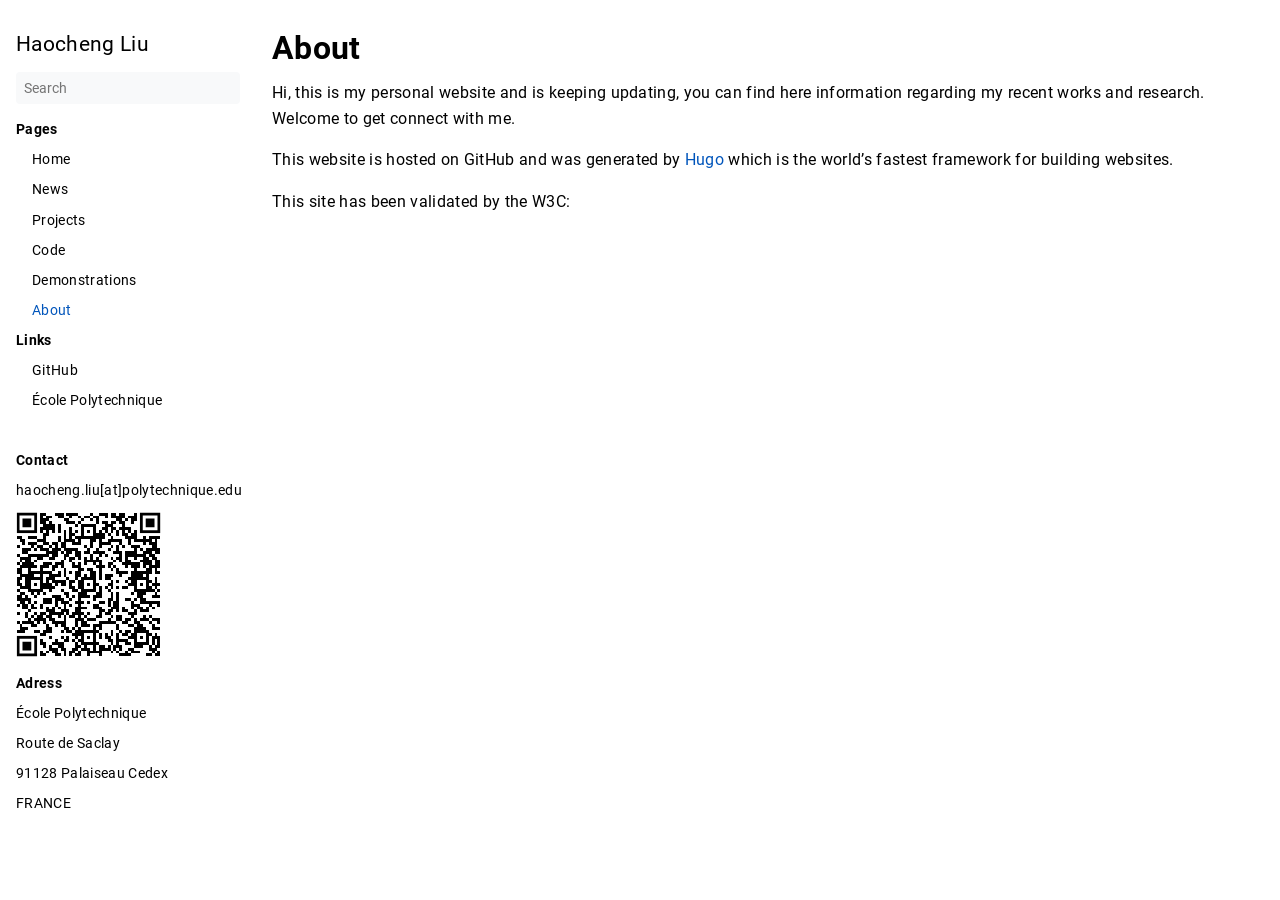
==== about/index.html @ 1de57893 "deploy: haocheng-liu/homepage@854fdceeb301594f7d4cea34ac5874f770f72102" ====
<!doctype html><html lang=en-us dir=ltr><head><meta charset=utf-8><meta name=viewport content="width=device-width,initial-scale=1"><meta name=description content=" About # Hi, this is my personal website and is keeping updating, you can find here information regarding my recent works and research. Welcome to get connect with me.
This website is hosted on GitHub and was generated by Hugo which is the world’s fastest framework for building websites.
This site has been validated by the W3C:‎ ‎ ‎ ‎ ‎ "><meta name=theme-color content="#FFFFFF"><meta name=color-scheme content="light dark"><meta property="og:title" content="About"><meta property="og:description" content=" About # Hi, this is my personal website and is keeping updating, you can find here information regarding my recent works and research. Welcome to get connect with me.
This website is hosted on GitHub and was generated by Hugo which is the world’s fastest framework for building websites.
This site has been validated by the W3C:‎ ‎ ‎ ‎ ‎ "><meta property="og:type" content="article"><meta property="og:url" content="https://haocheng-liu.github.io/about/"><meta property="article:section" content><title>About | Haocheng Liu</title><link rel=manifest href=/manifest.json><link rel=icon href=/favicon.png type=image/x-icon><link rel=stylesheet href=/book.min.c58292d36b18b675680ab9baea2029204537b839ea72f258746ec0f32ce8d6c8.css integrity="sha256-xYKS02sYtnVoCrm66iApIEU3uDnqcvJYdG7A8yzo1sg=" crossorigin=anonymous><script defer src=/flexsearch.min.js></script>
<script defer src=/en.search.min.64ce380aa2e4ca46f1e413d3dbcd48a327e5541c86ac73a816b1ec3a78a3d77a.js integrity="sha256-ZM44CqLkykbx5BPT281IoyflVByGrHOoFrHsOnij13o=" crossorigin=anonymous></script>
<script async src="https://www.googletagmanager.com/gtag/js?id=G-190KP0PT7L"></script>
<script>var doNotTrack=!1;if(!doNotTrack){window.dataLayer=window.dataLayer||[];function gtag(){dataLayer.push(arguments)}gtag("js",new Date),gtag("config","G-190KP0PT7L",{anonymize_ip:!1})}</script></head><body dir=ltr><input type=checkbox class="hidden toggle" id=menu-control>
<input type=checkbox class="hidden toggle" id=toc-control><main class="container flex"><aside class=book-menu><div class=book-menu-content><nav><h2 class=book-brand><a class="flex align-center" href=/><span>Haocheng Liu</span></a></h2><div class=book-search><input type=text id=book-search-input placeholder=Search aria-label=Search maxlength=64 data-hotkeys=s/><div class="book-search-spinner hidden"></div><ul id=book-search-results></ul></div><ul><li><p><strong>Pages</strong></p><ul><li><a href=/>Home</a></li><li><a href=/news/>News</a></li><li><a href=/projects/>Projects</a></li><li><a href=/code/>Code</a></li><li><a href=/docs/demonstrations/>Demonstrations</a></li><li><a href=/about/ class=active>About</a></li></ul></li><li><p><strong>Links</strong></p><ul><li><a href=https://github.com/haocheng-liu>GitHub</a></li><li><a href=https://www.polytechnique.edu/>École Polytechnique</a></li></ul></li></ul><p>‎</p><ul><li><p><strong>Contact</strong></p><p>haocheng.liu[at]polytechnique.edu</p><p><img src=/static/QRCode.png alt=QRCode></p></li><li><p><strong>Adress</strong></p><p>École Polytechnique</p><p>Route de Saclay</p><p>91128 Palaiseau Cedex</p><p>FRANCE</p></li></ul></nav><script>(function(){var e=document.querySelector("aside .book-menu-content");addEventListener("beforeunload",function(){localStorage.setItem("menu.scrollTop",e.scrollTop)}),e.scrollTop=localStorage.getItem("menu.scrollTop")})()</script></div></aside><div class=book-page><header class=book-header><div class="flex align-center justify-between"><label for=menu-control><img src=/svg/menu.svg class=book-icon alt=Menu></label>
<strong>About</strong>
<label for=toc-control></label></div></header><article class=markdown><h1 id=about><strong>About</strong>
<a class=anchor href=#about>#</a></h1><p>Hi, this is my personal website and is keeping updating, you can find here information regarding my recent works and research. Welcome to get connect with me.</p><p>This website is hosted on GitHub and was generated by <a href=https://gohugo.io/>Hugo</a> which is the world’s fastest framework for building websites.</p><p>This site has been validated by the W3C:‎ ‎ ‎ ‎ ‎ <a href="https://validator.w3.org/check?uri=https://haocheng-liu.github.io/"><img src=http://www.w3.org/Icons/valid-html20-blue alt></a></p></article><footer class=book-footer><link rel=stylesheet href=https://cdn.jsdelivr.net/npm/katex@0.10.0-rc.1/dist/katex.min.css integrity=sha384-D+9gmBxUQogRLqvARvNLmA9hS2x//eK1FhVb9PiU86gmcrBrJAQT8okdJ4LMp2uv crossorigin=anonymous><script defer src=https://cdn.jsdelivr.net/npm/katex@0.10.0-rc.1/dist/katex.min.js integrity=sha384-483A6DwYfKeDa0Q52fJmxFXkcPCFfnXMoXblOkJ4JcA8zATN6Tm78UNL72AKk+0O crossorigin=anonymous></script>
<script>document.addEventListener("DOMContentLoaded",function(){renderMathInElement(document.body,{delimiters:[{left:"$$",right:"$$",display:!0},{left:"$",right:"$",display:!1}]})})</script><div class="flex flex-wrap justify-between"></div><script>(function(){function e(e){const t=window.getSelection(),n=document.createRange();n.selectNodeContents(e),t.removeAllRanges(),t.addRange(n)}document.querySelectorAll("pre code").forEach(t=>{t.addEventListener("click",function(){if(window.getSelection().toString())return;e(t.parentElement),navigator.clipboard&&navigator.clipboard.writeText(t.parentElement.textContent)})})})()</script></footer><div class=book-comments></div><label for=menu-control class="hidden book-menu-overlay"></label></div></main></body></html>
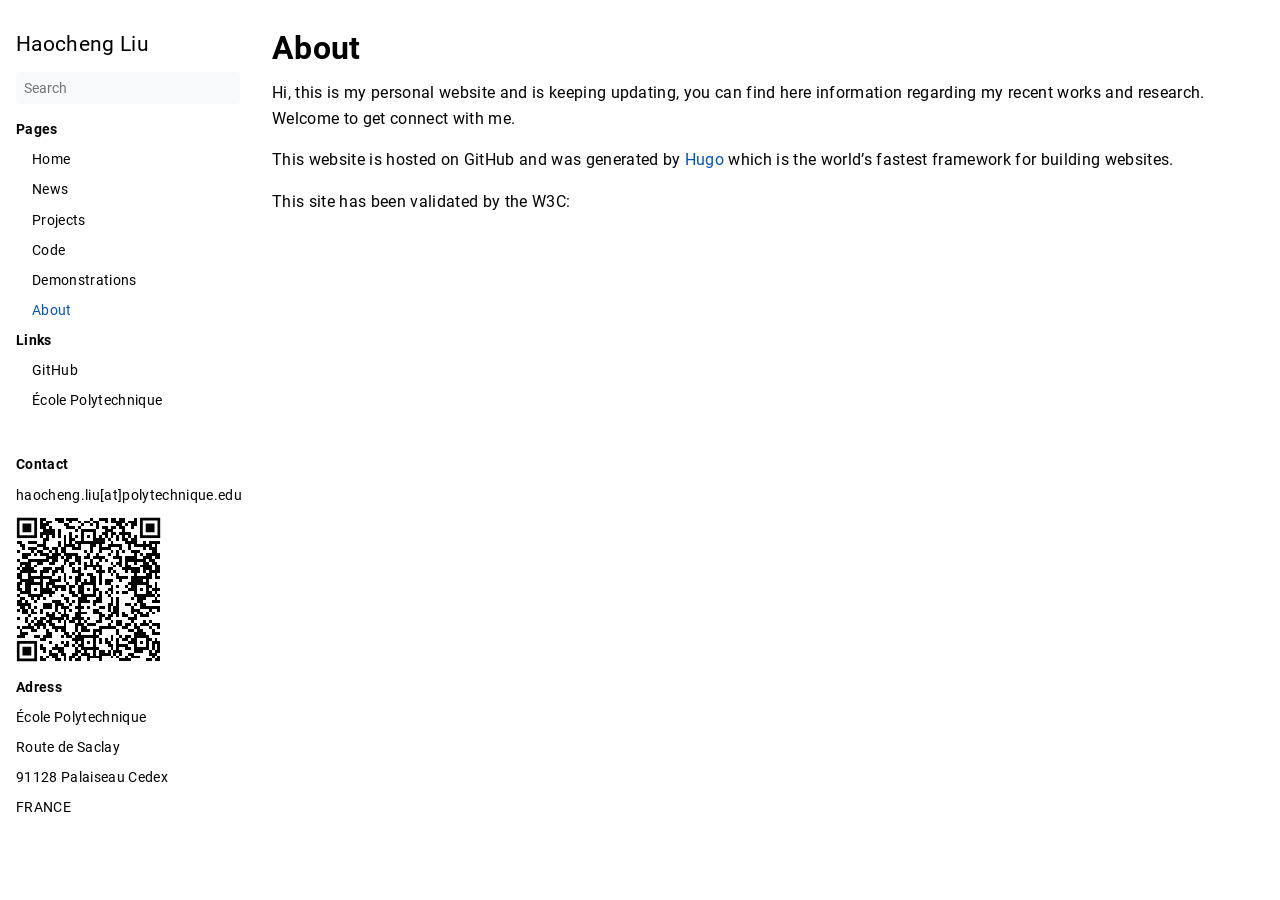
==== commit e74268fd: "deploy: haocheng-liu/homepage@e3d4e984d5085d17dc0bf7fc454d9f770a994ee7" ====
--- a/about/index.html
+++ b/about/index.html
@@ -3,11 +3,14 @@
 This site has been validated by the W3C:‎ ‎ ‎ ‎ ‎ "><meta name=theme-color content="#FFFFFF"><meta name=color-scheme content="light dark"><meta property="og:title" content="About"><meta property="og:description" content=" About # Hi, this is my personal website and is keeping updating, you can find here information regarding my recent works and research. Welcome to get connect with me.
 This website is hosted on GitHub and was generated by Hugo which is the world’s fastest framework for building websites.
 This site has been validated by the W3C:‎ ‎ ‎ ‎ ‎ "><meta property="og:type" content="article"><meta property="og:url" content="https://haocheng-liu.github.io/about/"><meta property="article:section" content><title>About | Haocheng Liu</title><link rel=manifest href=/manifest.json><link rel=icon href=/favicon.png type=image/x-icon><link rel=stylesheet href=/book.min.c58292d36b18b675680ab9baea2029204537b839ea72f258746ec0f32ce8d6c8.css integrity="sha256-xYKS02sYtnVoCrm66iApIEU3uDnqcvJYdG7A8yzo1sg=" crossorigin=anonymous><script defer src=/flexsearch.min.js></script>
-<script defer src=/en.search.min.64ce380aa2e4ca46f1e413d3dbcd48a327e5541c86ac73a816b1ec3a78a3d77a.js integrity="sha256-ZM44CqLkykbx5BPT281IoyflVByGrHOoFrHsOnij13o=" crossorigin=anonymous></script>
+<script defer src=/en.search.min.8f6af23a3cf0aafd47c6399f5a1f2b534311ac9aeb810dd01ca23bb635683566.js integrity="sha256-j2ryOjzwqv1HxjmfWh8rU0MRrJrrgQ3QHKI7tjVoNWY=" crossorigin=anonymous></script>
 <script async src="https://www.googletagmanager.com/gtag/js?id=G-190KP0PT7L"></script>
 <script>var doNotTrack=!1;if(!doNotTrack){window.dataLayer=window.dataLayer||[];function gtag(){dataLayer.push(arguments)}gtag("js",new Date),gtag("config","G-190KP0PT7L",{anonymize_ip:!1})}</script></head><body dir=ltr><input type=checkbox class="hidden toggle" id=menu-control>
-<input type=checkbox class="hidden toggle" id=toc-control><main class="container flex"><aside class=book-menu><div class=book-menu-content><nav><h2 class=book-brand><a class="flex align-center" href=/><span>Haocheng Liu</span></a></h2><div class=book-search><input type=text id=book-search-input placeholder=Search aria-label=Search maxlength=64 data-hotkeys=s/><div class="book-search-spinner hidden"></div><ul id=book-search-results></ul></div><ul><li><p><strong>Pages</strong></p><ul><li><a href=/>Home</a></li><li><a href=/news/>News</a></li><li><a href=/projects/>Projects</a></li><li><a href=/code/>Code</a></li><li><a href=/docs/demonstrations/>Demonstrations</a></li><li><a href=/about/ class=active>About</a></li></ul></li><li><p><strong>Links</strong></p><ul><li><a href=https://github.com/haocheng-liu>GitHub</a></li><li><a href=https://www.polytechnique.edu/>École Polytechnique</a></li></ul></li></ul><p>‎</p><ul><li><p><strong>Contact</strong></p><p>haocheng.liu[at]polytechnique.edu</p><p><img src=/static/QRCode.png alt=QRCode></p></li><li><p><strong>Adress</strong></p><p>École Polytechnique</p><p>Route de Saclay</p><p>91128 Palaiseau Cedex</p><p>FRANCE</p></li></ul></nav><script>(function(){var e=document.querySelector("aside .book-menu-content");addEventListener("beforeunload",function(){localStorage.setItem("menu.scrollTop",e.scrollTop)}),e.scrollTop=localStorage.getItem("menu.scrollTop")})()</script></div></aside><div class=book-page><header class=book-header><div class="flex align-center justify-between"><label for=menu-control><img src=/svg/menu.svg class=book-icon alt=Menu></label>
+<input type=checkbox class="hidden toggle" id=toc-control><main class="container flex"><aside class=book-menu><div class=book-menu-content><nav><h2 class=book-brand><a class="flex align-center" href=/><span>Haocheng Liu</span></a></h2><div class=book-search><input type=text id=book-search-input placeholder=Search aria-label=Search maxlength=64 data-hotkeys=s/><div class="book-search-spinner hidden"></div><ul id=book-search-results></ul></div><ul><li><p><strong>Pages</strong></p><ul><li><a href=/>Home</a></li><li><a href=/news/>News</a></li><li><a href=/projects/>Projects</a></li><li><a href=/code/>Code</a></li><li><a href=/docs/demonstrations/>Demonstrations</a></li><li><a href=/about/ class=active>About</a></li></ul></li><li><p><strong>Links</strong></p><ul><li><a href=https://github.com/haocheng-liu>GitHub</a></li><li><a href=https://www.polytechnique.edu/>École Polytechnique</a></li></ul></li></ul><p>‎
+<link rel=stylesheet href=/katex/katex.min.css><script defer src=/katex/katex.min.js></script>
+<script defer src=/katex/auto-render.min.js onload=renderMathInElement(document.body)></script><span>
+\(\)</span>
+<script>document.addEventListener("DOMContentLoaded",function(){renderMathInElement(document.body,{delimiters:[{left:"$$",right:"$$",display:!0},{left:"$",right:"$",display:!1}]})})</script></p><ul><li><p><strong>Contact</strong></p><p>haocheng.liu[at]polytechnique.edu</p><p><img src=/static/QRCode.png alt=QRCode></p></li><li><p><strong>Adress</strong></p><p>École Polytechnique</p><p>Route de Saclay</p><p>91128 Palaiseau Cedex</p><p>FRANCE</p></li></ul></nav><script>(function(){var e=document.querySelector("aside .book-menu-content");addEventListener("beforeunload",function(){localStorage.setItem("menu.scrollTop",e.scrollTop)}),e.scrollTop=localStorage.getItem("menu.scrollTop")})()</script></div></aside><div class=book-page><header class=book-header><div class="flex align-center justify-between"><label for=menu-control><img src=/svg/menu.svg class=book-icon alt=Menu></label>
 <strong>About</strong>
 <label for=toc-control></label></div></header><article class=markdown><h1 id=about><strong>About</strong>
-<a class=anchor href=#about>#</a></h1><p>Hi, this is my personal website and is keeping updating, you can find here information regarding my recent works and research. Welcome to get connect with me.</p><p>This website is hosted on GitHub and was generated by <a href=https://gohugo.io/>Hugo</a> which is the world’s fastest framework for building websites.</p><p>This site has been validated by the W3C:‎ ‎ ‎ ‎ ‎ <a href="https://validator.w3.org/check?uri=https://haocheng-liu.github.io/"><img src=http://www.w3.org/Icons/valid-html20-blue alt></a></p></article><footer class=book-footer><link rel=stylesheet href=https://cdn.jsdelivr.net/npm/katex@0.10.0-rc.1/dist/katex.min.css integrity=sha384-D+9gmBxUQogRLqvARvNLmA9hS2x//eK1FhVb9PiU86gmcrBrJAQT8okdJ4LMp2uv crossorigin=anonymous><script defer src=https://cdn.jsdelivr.net/npm/katex@0.10.0-rc.1/dist/katex.min.js integrity=sha384-483A6DwYfKeDa0Q52fJmxFXkcPCFfnXMoXblOkJ4JcA8zATN6Tm78UNL72AKk+0O crossorigin=anonymous></script>
-<script>document.addEventListener("DOMContentLoaded",function(){renderMathInElement(document.body,{delimiters:[{left:"$$",right:"$$",display:!0},{left:"$",right:"$",display:!1}]})})</script><div class="flex flex-wrap justify-between"></div><script>(function(){function e(e){const t=window.getSelection(),n=document.createRange();n.selectNodeContents(e),t.removeAllRanges(),t.addRange(n)}document.querySelectorAll("pre code").forEach(t=>{t.addEventListener("click",function(){if(window.getSelection().toString())return;e(t.parentElement),navigator.clipboard&&navigator.clipboard.writeText(t.parentElement.textContent)})})})()</script></footer><div class=book-comments></div><label for=menu-control class="hidden book-menu-overlay"></label></div></main></body></html>+<a class=anchor href=#about>#</a></h1><p>Hi, this is my personal website and is keeping updating, you can find here information regarding my recent works and research. Welcome to get connect with me.</p><p>This website is hosted on GitHub and was generated by <a href=https://gohugo.io/>Hugo</a> which is the world’s fastest framework for building websites.</p><p>This site has been validated by the W3C:‎ ‎ ‎ ‎ ‎ <a href="https://validator.w3.org/check?uri=https://haocheng-liu.github.io/"><img src=http://www.w3.org/Icons/valid-html20-blue alt></a></p></article><footer class=book-footer><div class="flex flex-wrap justify-between"></div><script>(function(){function e(e){const t=window.getSelection(),n=document.createRange();n.selectNodeContents(e),t.removeAllRanges(),t.addRange(n)}document.querySelectorAll("pre code").forEach(t=>{t.addEventListener("click",function(){if(window.getSelection().toString())return;e(t.parentElement),navigator.clipboard&&navigator.clipboard.writeText(t.parentElement.textContent)})})})()</script></footer><div class=book-comments></div><label for=menu-control class="hidden book-menu-overlay"></label></div></main></body></html>
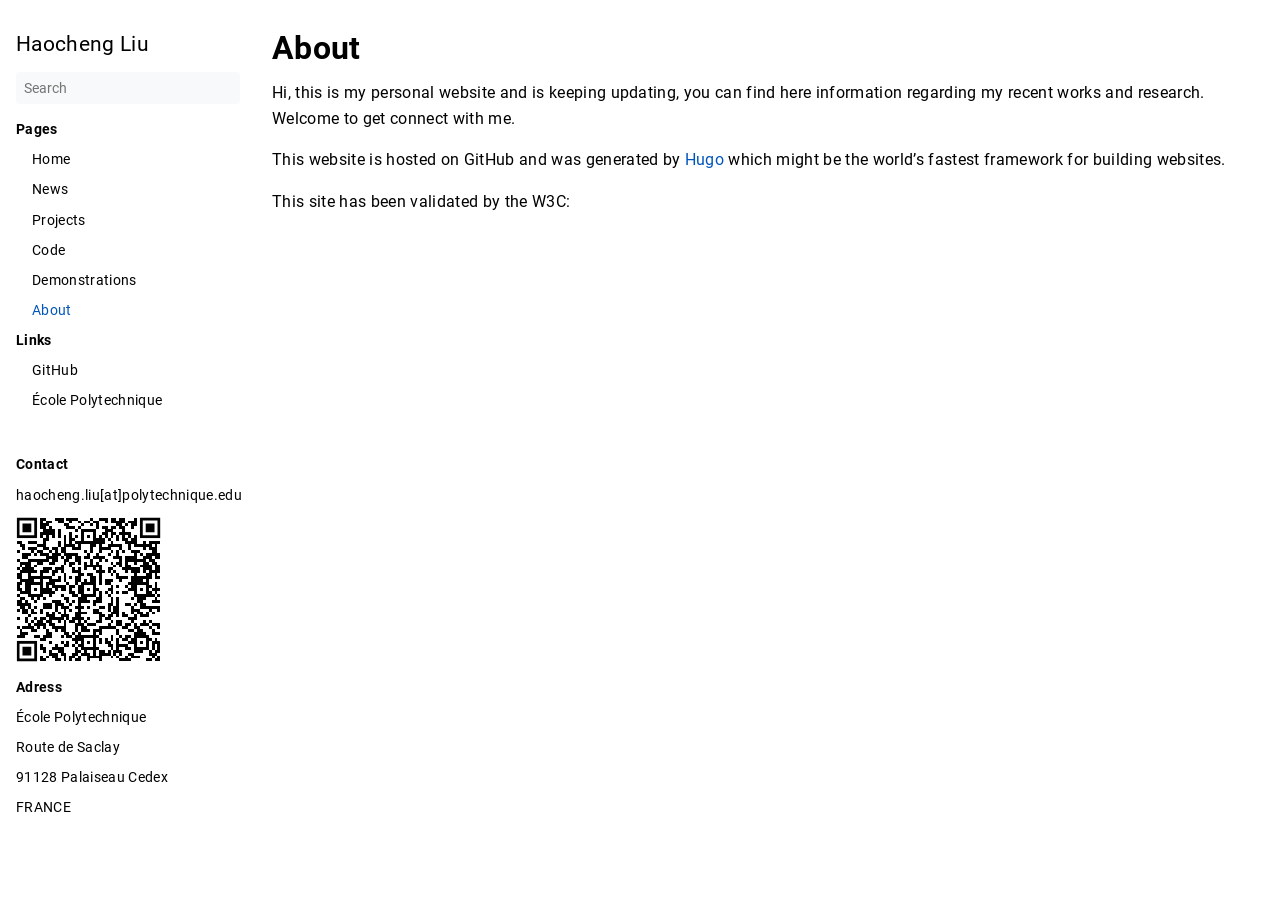
==== commit dee9aeda: "deploy: haocheng-liu/homepage@f31d0e92c30c079ff6bf862d19c7a8c37d9a8aab" ====
--- a/about/index.html
+++ b/about/index.html
@@ -1,9 +1,9 @@
 <!doctype html><html lang=en-us dir=ltr><head><meta charset=utf-8><meta name=viewport content="width=device-width,initial-scale=1"><meta name=description content=" About # Hi, this is my personal website and is keeping updating, you can find here information regarding my recent works and research. Welcome to get connect with me.
-This website is hosted on GitHub and was generated by Hugo which is the world’s fastest framework for building websites.
+This website is hosted on GitHub and was generated by Hugo which might be the world’s fastest framework for building websites.
 This site has been validated by the W3C:‎ ‎ ‎ ‎ ‎ "><meta name=theme-color content="#FFFFFF"><meta name=color-scheme content="light dark"><meta property="og:title" content="About"><meta property="og:description" content=" About # Hi, this is my personal website and is keeping updating, you can find here information regarding my recent works and research. Welcome to get connect with me.
-This website is hosted on GitHub and was generated by Hugo which is the world’s fastest framework for building websites.
+This website is hosted on GitHub and was generated by Hugo which might be the world’s fastest framework for building websites.
 This site has been validated by the W3C:‎ ‎ ‎ ‎ ‎ "><meta property="og:type" content="article"><meta property="og:url" content="https://haocheng-liu.github.io/about/"><meta property="article:section" content><title>About | Haocheng Liu</title><link rel=manifest href=/manifest.json><link rel=icon href=/favicon.png type=image/x-icon><link rel=stylesheet href=/book.min.c58292d36b18b675680ab9baea2029204537b839ea72f258746ec0f32ce8d6c8.css integrity="sha256-xYKS02sYtnVoCrm66iApIEU3uDnqcvJYdG7A8yzo1sg=" crossorigin=anonymous><script defer src=/flexsearch.min.js></script>
-<script defer src=/en.search.min.8f6af23a3cf0aafd47c6399f5a1f2b534311ac9aeb810dd01ca23bb635683566.js integrity="sha256-j2ryOjzwqv1HxjmfWh8rU0MRrJrrgQ3QHKI7tjVoNWY=" crossorigin=anonymous></script>
+<script defer src=/en.search.min.b5349e5d7ddb4da31aed8b21997aa8874ca73399ce539197d5e063420bfe812c.js integrity="sha256-tTSeXX3bTaMa7YshmXqoh0ynM5nOU5GX1eBjQgv+gSw=" crossorigin=anonymous></script>
 <script async src="https://www.googletagmanager.com/gtag/js?id=G-190KP0PT7L"></script>
 <script>var doNotTrack=!1;if(!doNotTrack){window.dataLayer=window.dataLayer||[];function gtag(){dataLayer.push(arguments)}gtag("js",new Date),gtag("config","G-190KP0PT7L",{anonymize_ip:!1})}</script></head><body dir=ltr><input type=checkbox class="hidden toggle" id=menu-control>
 <input type=checkbox class="hidden toggle" id=toc-control><main class="container flex"><aside class=book-menu><div class=book-menu-content><nav><h2 class=book-brand><a class="flex align-center" href=/><span>Haocheng Liu</span></a></h2><div class=book-search><input type=text id=book-search-input placeholder=Search aria-label=Search maxlength=64 data-hotkeys=s/><div class="book-search-spinner hidden"></div><ul id=book-search-results></ul></div><ul><li><p><strong>Pages</strong></p><ul><li><a href=/>Home</a></li><li><a href=/news/>News</a></li><li><a href=/projects/>Projects</a></li><li><a href=/code/>Code</a></li><li><a href=/docs/demonstrations/>Demonstrations</a></li><li><a href=/about/ class=active>About</a></li></ul></li><li><p><strong>Links</strong></p><ul><li><a href=https://github.com/haocheng-liu>GitHub</a></li><li><a href=https://www.polytechnique.edu/>École Polytechnique</a></li></ul></li></ul><p>‎
@@ -13,4 +13,4 @@
 <script>document.addEventListener("DOMContentLoaded",function(){renderMathInElement(document.body,{delimiters:[{left:"$$",right:"$$",display:!0},{left:"$",right:"$",display:!1}]})})</script></p><ul><li><p><strong>Contact</strong></p><p>haocheng.liu[at]polytechnique.edu</p><p><img src=/static/QRCode.png alt=QRCode></p></li><li><p><strong>Adress</strong></p><p>École Polytechnique</p><p>Route de Saclay</p><p>91128 Palaiseau Cedex</p><p>FRANCE</p></li></ul></nav><script>(function(){var e=document.querySelector("aside .book-menu-content");addEventListener("beforeunload",function(){localStorage.setItem("menu.scrollTop",e.scrollTop)}),e.scrollTop=localStorage.getItem("menu.scrollTop")})()</script></div></aside><div class=book-page><header class=book-header><div class="flex align-center justify-between"><label for=menu-control><img src=/svg/menu.svg class=book-icon alt=Menu></label>
 <strong>About</strong>
 <label for=toc-control></label></div></header><article class=markdown><h1 id=about><strong>About</strong>
-<a class=anchor href=#about>#</a></h1><p>Hi, this is my personal website and is keeping updating, you can find here information regarding my recent works and research. Welcome to get connect with me.</p><p>This website is hosted on GitHub and was generated by <a href=https://gohugo.io/>Hugo</a> which is the world’s fastest framework for building websites.</p><p>This site has been validated by the W3C:‎ ‎ ‎ ‎ ‎ <a href="https://validator.w3.org/check?uri=https://haocheng-liu.github.io/"><img src=http://www.w3.org/Icons/valid-html20-blue alt></a></p></article><footer class=book-footer><div class="flex flex-wrap justify-between"></div><script>(function(){function e(e){const t=window.getSelection(),n=document.createRange();n.selectNodeContents(e),t.removeAllRanges(),t.addRange(n)}document.querySelectorAll("pre code").forEach(t=>{t.addEventListener("click",function(){if(window.getSelection().toString())return;e(t.parentElement),navigator.clipboard&&navigator.clipboard.writeText(t.parentElement.textContent)})})})()</script></footer><div class=book-comments></div><label for=menu-control class="hidden book-menu-overlay"></label></div></main></body></html>+<a class=anchor href=#about>#</a></h1><p>Hi, this is my personal website and is keeping updating, you can find here information regarding my recent works and research. Welcome to get connect with me.</p><p>This website is hosted on GitHub and was generated by <a href=https://gohugo.io/>Hugo</a> which might be the world’s fastest framework for building websites.</p><p>This site has been validated by the W3C:‎ ‎ ‎ ‎ ‎ <a href="https://validator.w3.org/check?uri=https://haocheng-liu.github.io/"><img src=http://www.w3.org/Icons/valid-html20-blue alt></a></p></article><footer class=book-footer><div class="flex flex-wrap justify-between"></div><script>(function(){function e(e){const t=window.getSelection(),n=document.createRange();n.selectNodeContents(e),t.removeAllRanges(),t.addRange(n)}document.querySelectorAll("pre code").forEach(t=>{t.addEventListener("click",function(){if(window.getSelection().toString())return;e(t.parentElement),navigator.clipboard&&navigator.clipboard.writeText(t.parentElement.textContent)})})})()</script></footer><div class=book-comments></div><label for=menu-control class="hidden book-menu-overlay"></label></div></main></body></html>
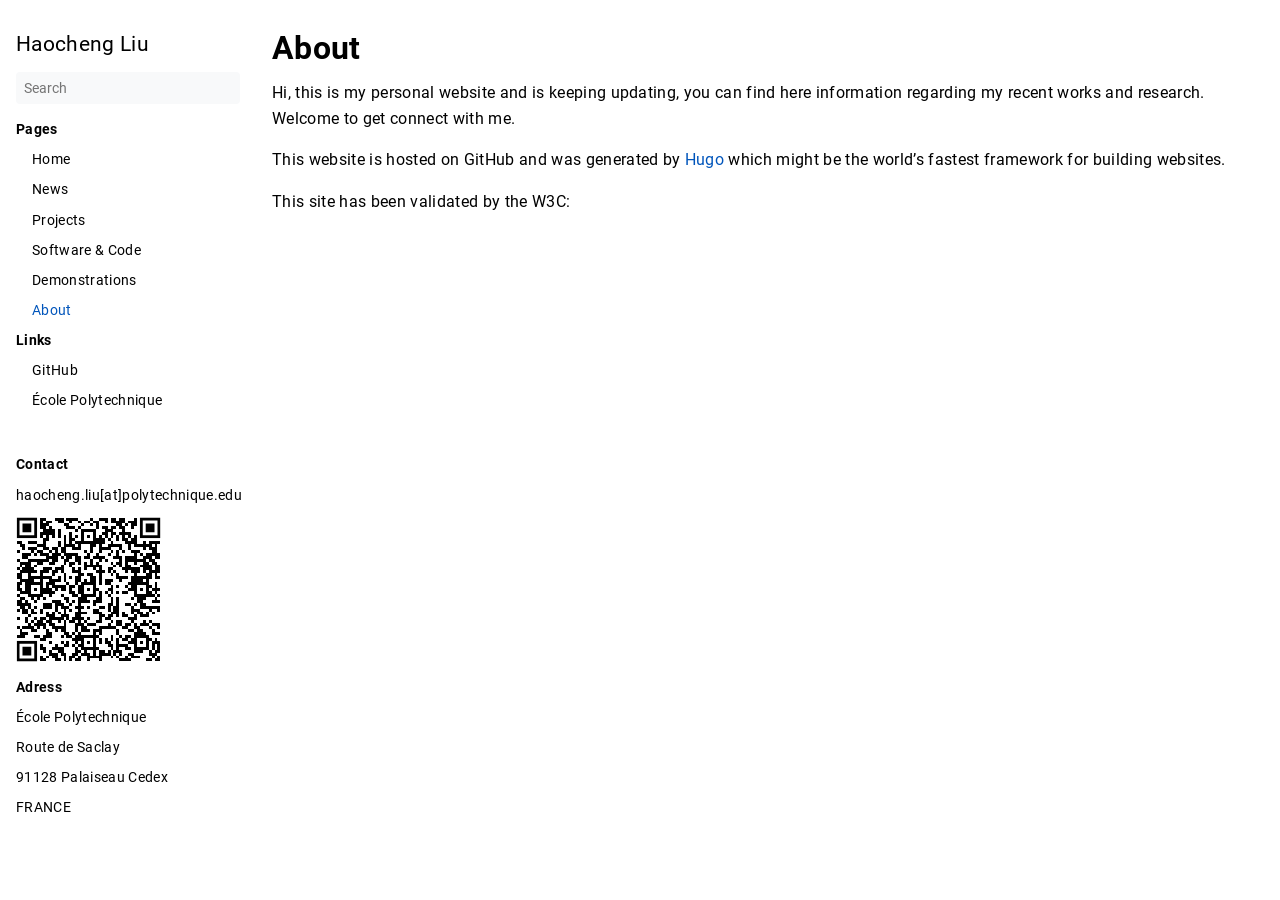
==== commit 1d076682: "deploy: haocheng-liu/homepage@3418ac3833c9ac910e0afd031e0c7ddab5167235" ====
--- a/about/index.html
+++ b/about/index.html
@@ -3,10 +3,10 @@
 This site has been validated by the W3C:‎ ‎ ‎ ‎ ‎ "><meta name=theme-color content="#FFFFFF"><meta name=color-scheme content="light dark"><meta property="og:title" content="About"><meta property="og:description" content=" About # Hi, this is my personal website and is keeping updating, you can find here information regarding my recent works and research. Welcome to get connect with me.
 This website is hosted on GitHub and was generated by Hugo which might be the world’s fastest framework for building websites.
 This site has been validated by the W3C:‎ ‎ ‎ ‎ ‎ "><meta property="og:type" content="article"><meta property="og:url" content="https://haocheng-liu.github.io/about/"><meta property="article:section" content><title>About | Haocheng Liu</title><link rel=manifest href=/manifest.json><link rel=icon href=/favicon.png type=image/x-icon><link rel=stylesheet href=/book.min.c58292d36b18b675680ab9baea2029204537b839ea72f258746ec0f32ce8d6c8.css integrity="sha256-xYKS02sYtnVoCrm66iApIEU3uDnqcvJYdG7A8yzo1sg=" crossorigin=anonymous><script defer src=/flexsearch.min.js></script>
-<script defer src=/en.search.min.b5349e5d7ddb4da31aed8b21997aa8874ca73399ce539197d5e063420bfe812c.js integrity="sha256-tTSeXX3bTaMa7YshmXqoh0ynM5nOU5GX1eBjQgv+gSw=" crossorigin=anonymous></script>
+<script defer src=/en.search.min.d4e8f15a9b39d14efcb29720ed7fcc36df43c1d9cffc1715ab37cdf72657a807.js integrity="sha256-1OjxWps50U78spcg7X/MNt9DwdnP/BcVqzfN9yZXqAc=" crossorigin=anonymous></script>
 <script async src="https://www.googletagmanager.com/gtag/js?id=G-190KP0PT7L"></script>
 <script>var doNotTrack=!1;if(!doNotTrack){window.dataLayer=window.dataLayer||[];function gtag(){dataLayer.push(arguments)}gtag("js",new Date),gtag("config","G-190KP0PT7L",{anonymize_ip:!1})}</script></head><body dir=ltr><input type=checkbox class="hidden toggle" id=menu-control>
-<input type=checkbox class="hidden toggle" id=toc-control><main class="container flex"><aside class=book-menu><div class=book-menu-content><nav><h2 class=book-brand><a class="flex align-center" href=/><span>Haocheng Liu</span></a></h2><div class=book-search><input type=text id=book-search-input placeholder=Search aria-label=Search maxlength=64 data-hotkeys=s/><div class="book-search-spinner hidden"></div><ul id=book-search-results></ul></div><ul><li><p><strong>Pages</strong></p><ul><li><a href=/>Home</a></li><li><a href=/news/>News</a></li><li><a href=/projects/>Projects</a></li><li><a href=/code/>Code</a></li><li><a href=/docs/demonstrations/>Demonstrations</a></li><li><a href=/about/ class=active>About</a></li></ul></li><li><p><strong>Links</strong></p><ul><li><a href=https://github.com/haocheng-liu>GitHub</a></li><li><a href=https://www.polytechnique.edu/>École Polytechnique</a></li></ul></li></ul><p>‎
+<input type=checkbox class="hidden toggle" id=toc-control><main class="container flex"><aside class=book-menu><div class=book-menu-content><nav><h2 class=book-brand><a class="flex align-center" href=/><span>Haocheng Liu</span></a></h2><div class=book-search><input type=text id=book-search-input placeholder=Search aria-label=Search maxlength=64 data-hotkeys=s/><div class="book-search-spinner hidden"></div><ul id=book-search-results></ul></div><ul><li><p><strong>Pages</strong></p><ul><li><a href=/>Home</a></li><li><a href=/news/>News</a></li><li><a href=/projects/>Projects</a></li><li><a href=/code/>Software & Code</a></li><li><a href=/docs/demonstrations/>Demonstrations</a></li><li><a href=/about/ class=active>About</a></li></ul></li><li><p><strong>Links</strong></p><ul><li><a href=https://github.com/haocheng-liu>GitHub</a></li><li><a href=https://www.polytechnique.edu/>École Polytechnique</a></li></ul></li></ul><p>‎
 <link rel=stylesheet href=/katex/katex.min.css><script defer src=/katex/katex.min.js></script>
 <script defer src=/katex/auto-render.min.js onload=renderMathInElement(document.body)></script><span>
 \(\)</span>
